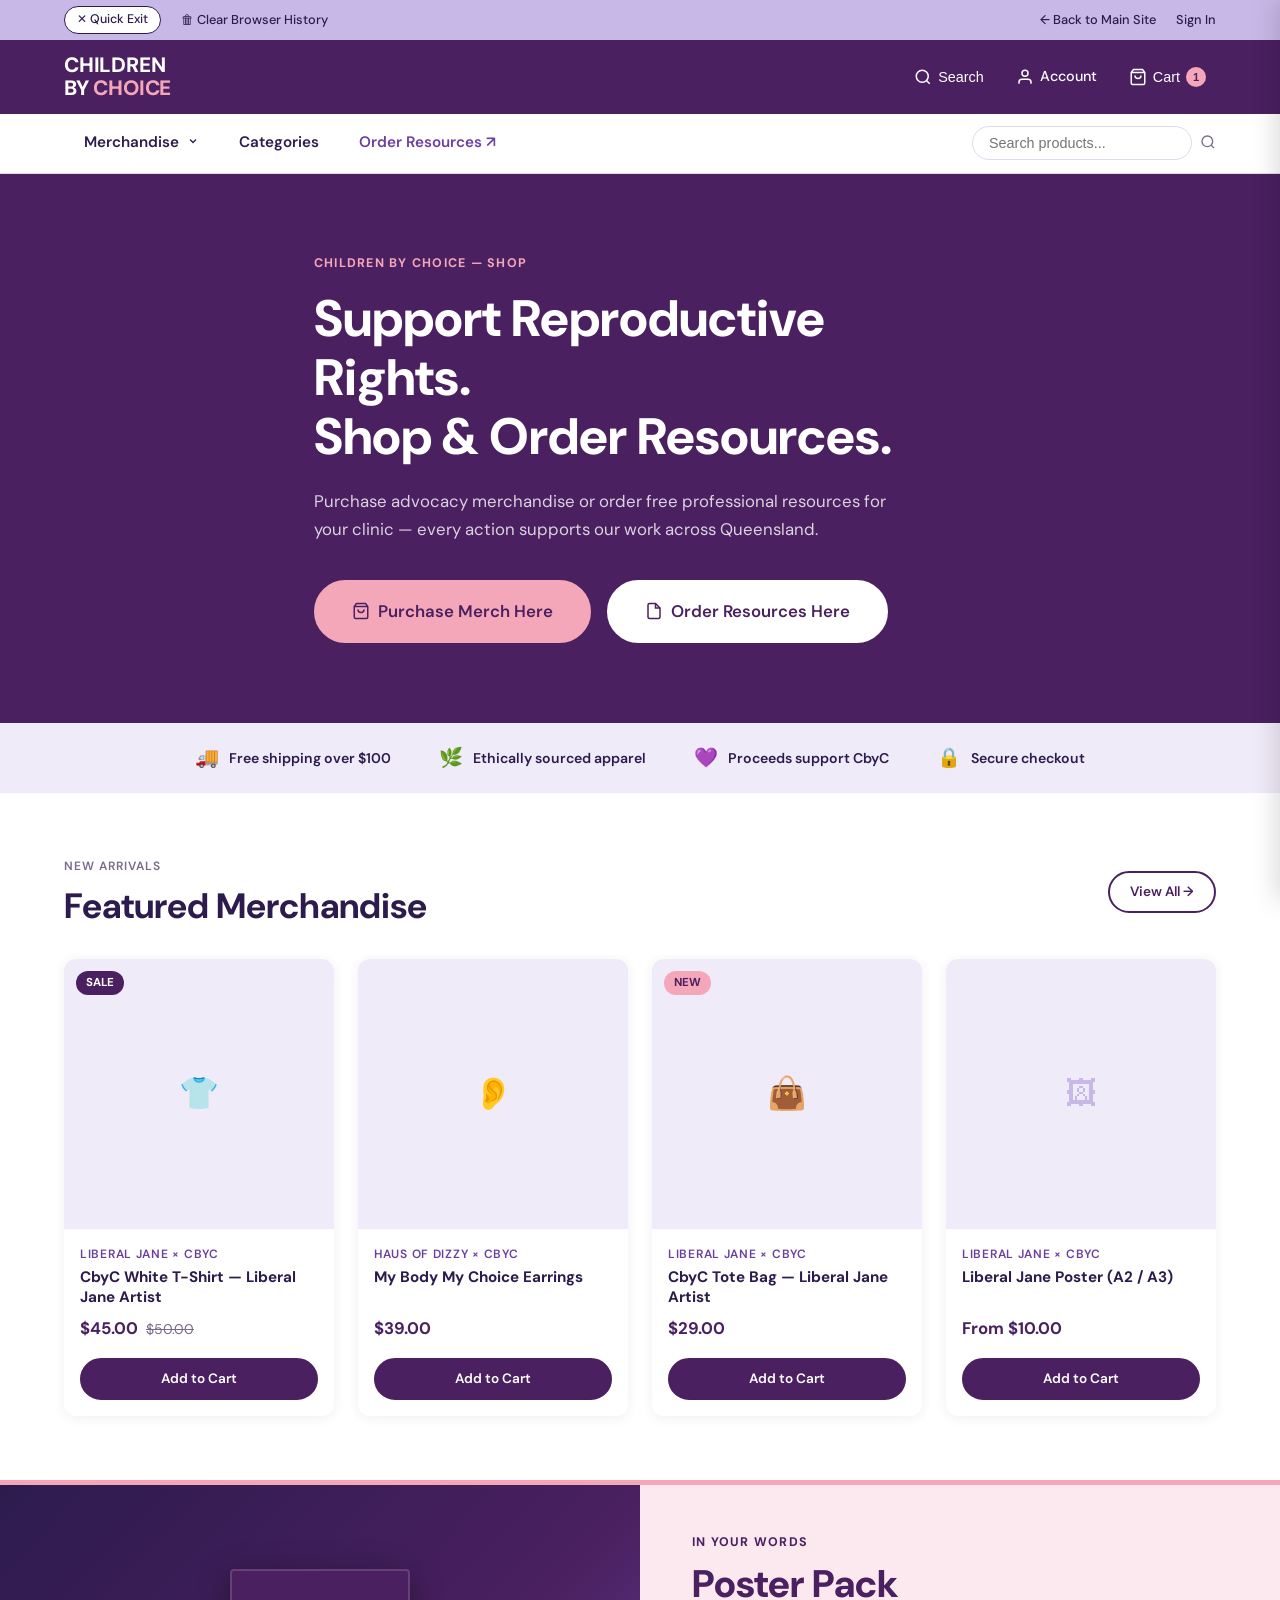
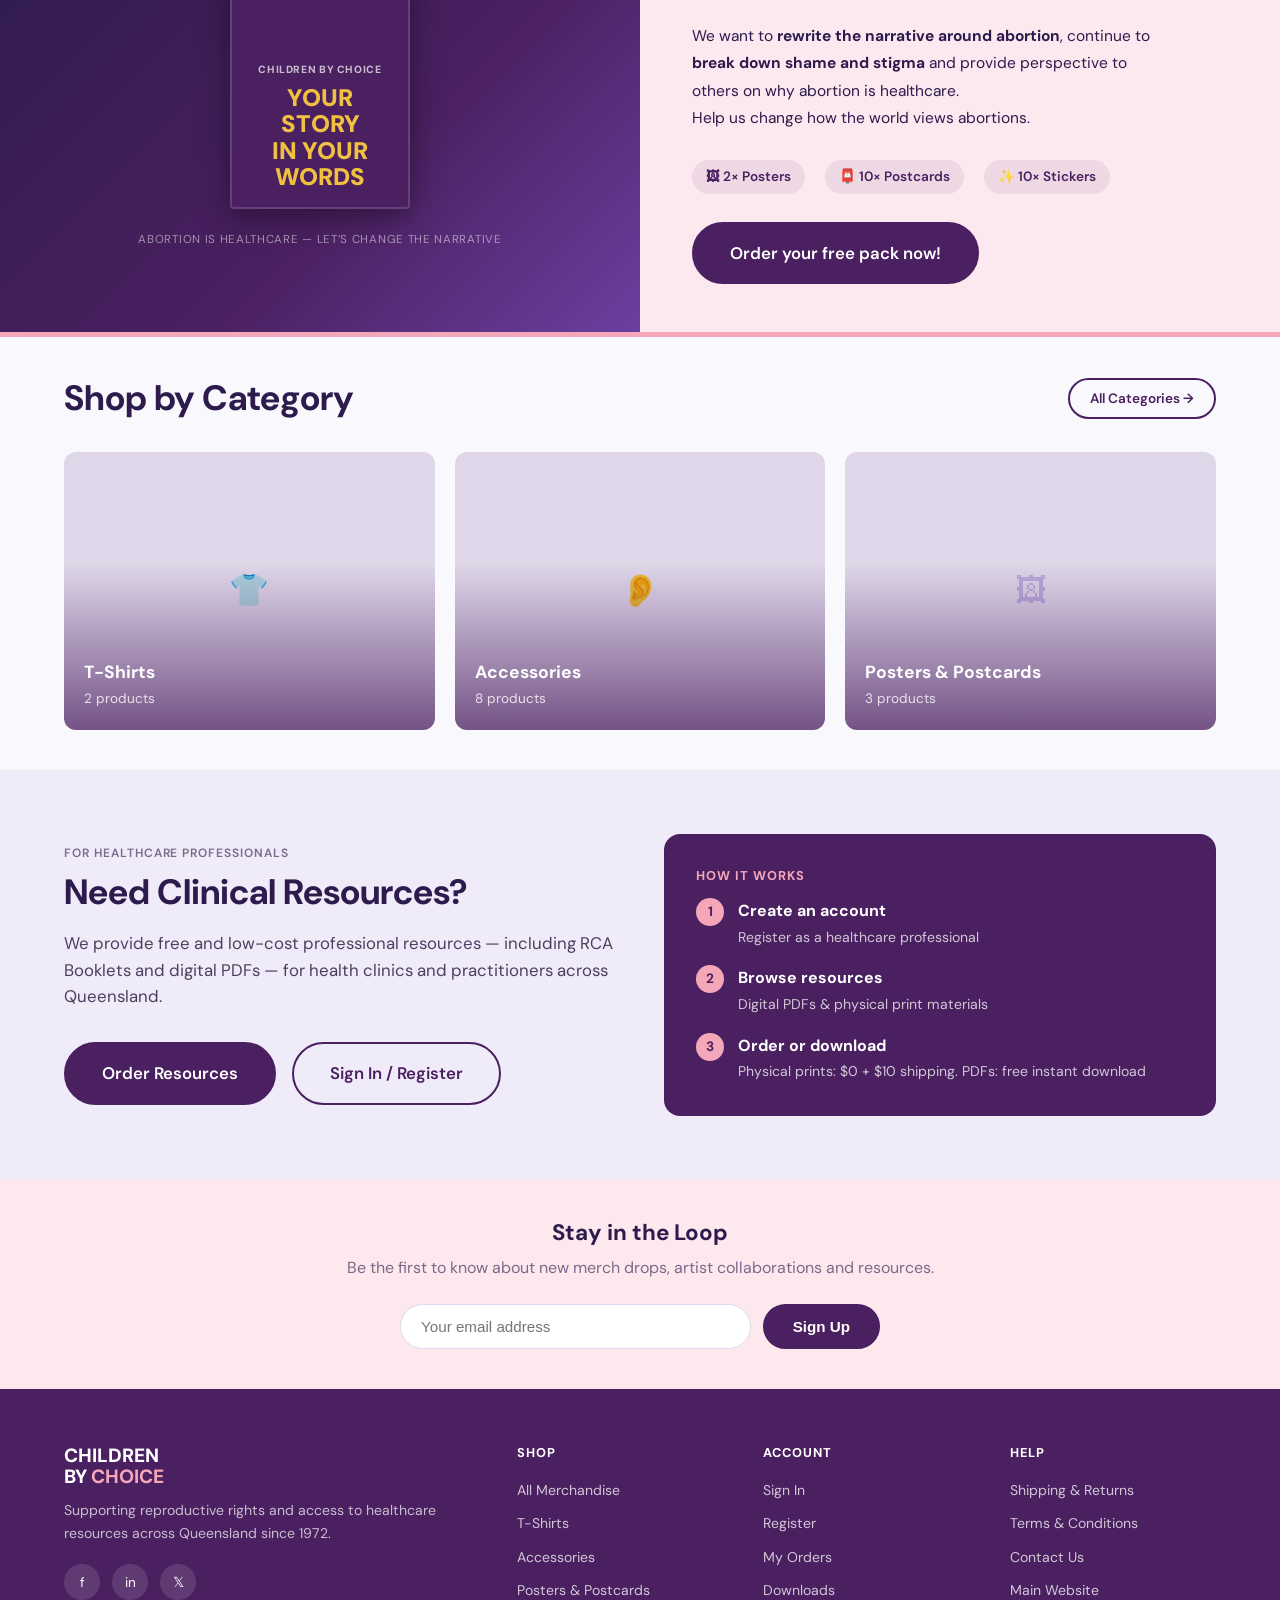
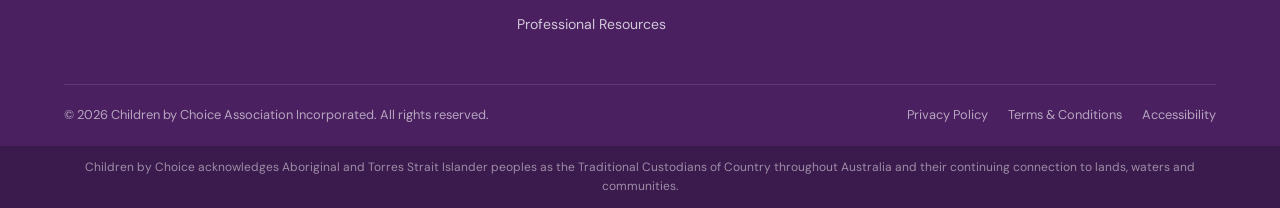
==== index.html @ b88d622a "feat: initial CbyC WooCommerce mockup — all pages Includes: - index.html        Homepage with single" ====
<!DOCTYPE html>
<html lang="en">
<head>
  <meta charset="UTF-8">
  <meta name="viewport" content="width=device-width, initial-scale=1.0">
  <title>Shop — Children by Choice</title>
  <link rel="preconnect" href="https://fonts.googleapis.com">
  <link href="https://fonts.googleapis.com/css2?family=DM+Sans:wght@400;500;600;700;800&display=swap" rel="stylesheet">
  <link rel="stylesheet" href="style.css">
</head>
<body>

<div id="site-header"></div>
<div id="cart-components"></div>

<!-- ===== HERO BANNER ===== -->
<section class="hero-banner">
  <div class="hero-banner-bg"></div>
  <div class="container hero-banner-content">
    <div class="hero-banner-eyebrow">Children by Choice — Shop</div>
    <h1 class="hero-banner-title">Support Reproductive Rights.<br>Shop &amp; Order Resources.</h1>
    <p class="hero-banner-sub">Purchase advocacy merchandise or order free professional resources for your clinic — every action supports our work across Queensland.</p>
    <div class="hero-banner-ctas">
      <a href="shop.html" class="btn btn-pink btn-lg">
        <svg width="18" height="18" fill="none" stroke="currentColor" stroke-width="2" viewBox="0 0 24 24"><path d="M6 2 3 6v14a2 2 0 0 0 2 2h14a2 2 0 0 0 2-2V6l-3-4z"/><line x1="3" y1="6" x2="21" y2="6"/><path d="M16 10a4 4 0 0 1-8 0"/></svg>
        Purchase Merch Here
      </a>
      <a href="resources.html" class="btn btn-white btn-lg">
        <svg width="18" height="18" fill="none" stroke="currentColor" stroke-width="2" viewBox="0 0 24 24"><path d="M14 2H6a2 2 0 0 0-2 2v16a2 2 0 0 0 2 2h12a2 2 0 0 0 2-2V8z"/><polyline points="14 2 14 8 20 8"/></svg>
        Order Resources Here
      </a>
    </div>
  </div>
</section>

<!-- ===== TRUST BAR ===== -->
<div class="trust-bar">
  <div class="container">
    <div class="trust-items">
      <div class="trust-item"><span class="trust-icon">🚚</span> Free shipping over $100</div>
      <div class="trust-item"><span class="trust-icon">🌿</span> Ethically sourced apparel</div>
      <div class="trust-item"><span class="trust-icon">💜</span> Proceeds support CbyC</div>
      <div class="trust-item"><span class="trust-icon">🔒</span> Secure checkout</div>
    </div>
  </div>
</div>

<!-- ===== FEATURED MERCH ===== -->
<section class="section">
  <div class="container">
    <div class="section-header">
      <div>
        <div class="label-sm mb-8">New Arrivals</div>
        <h2>Featured Merchandise</h2>
      </div>
      <a href="shop.html" class="btn btn-outline btn-sm">View All →</a>
    </div>

    <div class="product-grid product-grid-4">

      <!-- Product 1 -->
      <div class="product-card">
        <div class="product-card-img img-placeholder">
          <span>👕</span>
          <span class="product-badge sale">SALE</span>
        </div>
        <div class="product-card-body">
          <div class="product-brand">Liberal Jane × CbyC</div>
          <div class="product-title">CbyC White T-Shirt — Liberal Jane Artist</div>
          <div class="product-price">
            <span class="price-current">$45.00</span>
            <span class="price-original">$50.00</span>
          </div>
        </div>
        <div class="product-card-footer">
          <a href="product.html" class="btn btn-primary btn-sm" data-add-cart>Add to Cart</a>
        </div>
      </div>

      <!-- Product 2 -->
      <div class="product-card">
        <div class="product-card-img img-placeholder"><span>👂</span></div>
        <div class="product-card-body">
          <div class="product-brand">Haus of Dizzy × CbyC</div>
          <div class="product-title">My Body My Choice Earrings</div>
          <div class="product-price">
            <span class="price-current">$39.00</span>
          </div>
        </div>
        <div class="product-card-footer">
          <a href="product.html" class="btn btn-primary btn-sm" data-add-cart>Add to Cart</a>
        </div>
      </div>

      <!-- Product 3 -->
      <div class="product-card">
        <div class="product-card-img img-placeholder">
          <span>👜</span>
          <span class="product-badge">NEW</span>
        </div>
        <div class="product-card-body">
          <div class="product-brand">Liberal Jane × CbyC</div>
          <div class="product-title">CbyC Tote Bag — Liberal Jane Artist</div>
          <div class="product-price">
            <span class="price-current">$29.00</span>
          </div>
        </div>
        <div class="product-card-footer">
          <a href="product.html" class="btn btn-primary btn-sm" data-add-cart>Add to Cart</a>
        </div>
      </div>

      <!-- Product 4 -->
      <div class="product-card">
        <div class="product-card-img img-placeholder"><span>🖼</span></div>
        <div class="product-card-body">
          <div class="product-brand">Liberal Jane × CbyC</div>
          <div class="product-title">Liberal Jane Poster (A2 / A3)</div>
          <div class="product-price">
            <span class="price-current">From $10.00</span>
          </div>
        </div>
        <div class="product-card-footer">
          <a href="product.html" class="btn btn-primary btn-sm" data-add-cart>Add to Cart</a>
        </div>
      </div>

    </div>
  </div>
</section>

<!-- ===== IN YOUR WORDS FEATURE BLOCK ===== -->
<section class="iyw-feature">
  <div class="iyw-feature-inner">

    <!-- Left: Product Visual -->
    <div class="iyw-feature-img">
      <div class="iyw-feature-img-placeholder">
        <div class="poster-mock">
          <div class="poster-headline">Children by Choice</div>
          <div class="poster-title">Your Story<br>In Your<br>Words</div>
        </div>
        <div style="font-size:0.72rem;color:rgba(255,255,255,0.5);text-align:center;margin-top:10px;letter-spacing:0.06em;text-transform:uppercase;">Abortion is Healthcare &mdash; Let&rsquo;s Change the Narrative</div>
      </div>
    </div>

    <!-- Right: Content Panel -->
    <div class="iyw-feature-content">
      <div class="iyw-eyebrow">In Your Words</div>
      <h2>Poster Pack</h2>
      <p>We want to <strong>rewrite the narrative around abortion</strong>, continue to <strong>break down shame and stigma</strong> and provide perspective to others on why abortion is healthcare.<br>Help us change how the world views abortions.</p>
      <div class="iyw-pack-contents">
        <span class="iyw-pack-item">🖼 2&times; Posters</span>
        <span class="iyw-pack-item">📮 10&times; Postcards</span>
        <span class="iyw-pack-item">✨ 10&times; Stickers</span>
      </div>
      <a href="resources.html" class="btn btn-primary btn-lg" style="align-self:flex-start;">Order your free pack now!</a>
    </div>

  </div>
</section>

<!-- ===== CATEGORY STRIP ===== -->
<section class="section-sm bg-grey">
  <div class="container">
    <div class="section-header">
      <h2>Shop by Category</h2>
      <a href="categories.html" class="btn btn-outline btn-sm">All Categories →</a>
    </div>
    <div style="display:grid;grid-template-columns:repeat(3,1fr);gap:20px;">

      <a href="shop.html?cat=tshirts" class="category-card">
        <div class="img-placeholder" style="width:100%;height:100%;aspect-ratio:4/3;border-radius:12px;">👕</div>
        <div class="category-card-overlay">
          <div>
            <div class="category-card-label">T-Shirts</div>
            <div class="category-card-count">2 products</div>
          </div>
        </div>
      </a>

      <a href="shop.html?cat=accessories" class="category-card">
        <div class="img-placeholder" style="width:100%;height:100%;aspect-ratio:4/3;border-radius:12px;">👂</div>
        <div class="category-card-overlay">
          <div>
            <div class="category-card-label">Accessories</div>
            <div class="category-card-count">8 products</div>
          </div>
        </div>
      </a>

      <a href="shop.html?cat=posters" class="category-card">
        <div class="img-placeholder" style="width:100%;height:100%;aspect-ratio:4/3;border-radius:12px;">🖼</div>
        <div class="category-card-overlay">
          <div>
            <div class="category-card-label">Posters & Postcards</div>
            <div class="category-card-count">3 products</div>
          </div>
        </div>
      </a>

    </div>
  </div>
</section>

<!-- ===== RESOURCES CTA BANNER ===== -->
<section class="section" style="background:var(--purple-bg);">
  <div class="container">
    <div style="display:grid;grid-template-columns:1fr 1fr;gap:48px;align-items:center;">
      <div>
        <div class="label-sm mb-8">For Healthcare Professionals</div>
        <h2>Need Clinical Resources?</h2>
        <p class="mt-16" style="font-size:1.05rem;">We provide free and low-cost professional resources — including RCA Booklets and digital PDFs — for health clinics and practitioners across Queensland.</p>
        <div class="flex gap-16 mt-32">
          <a href="resources.html" class="btn btn-primary btn-lg">Order Resources</a>
          <a href="account.html" class="btn btn-outline btn-lg">Sign In / Register</a>
        </div>
      </div>
      <div style="background:var(--purple-dark);border-radius:16px;padding:32px;color:#fff;">
        <div style="font-size:0.8rem;font-weight:700;letter-spacing:0.08em;text-transform:uppercase;color:var(--pink);margin-bottom:12px;">How it works</div>
        <div style="display:flex;flex-direction:column;gap:16px;">
          <div style="display:flex;gap:14px;align-items:flex-start;">
            <div style="background:var(--pink);color:var(--purple-dark);border-radius:50%;width:28px;height:28px;display:flex;align-items:center;justify-content:center;font-weight:700;font-size:0.85rem;flex-shrink:0;">1</div>
            <div><strong style="color:#fff;">Create an account</strong><br><span style="font-size:0.88rem;color:rgba(255,255,255,0.75);">Register as a healthcare professional</span></div>
          </div>
          <div style="display:flex;gap:14px;align-items:flex-start;">
            <div style="background:var(--pink);color:var(--purple-dark);border-radius:50%;width:28px;height:28px;display:flex;align-items:center;justify-content:center;font-weight:700;font-size:0.85rem;flex-shrink:0;">2</div>
            <div><strong style="color:#fff;">Browse resources</strong><br><span style="font-size:0.88rem;color:rgba(255,255,255,0.75);">Digital PDFs & physical print materials</span></div>
          </div>
          <div style="display:flex;gap:14px;align-items:flex-start;">
            <div style="background:var(--pink);color:var(--purple-dark);border-radius:50%;width:28px;height:28px;display:flex;align-items:center;justify-content:center;font-weight:700;font-size:0.85rem;flex-shrink:0;">3</div>
            <div><strong style="color:#fff;">Order or download</strong><br><span style="font-size:0.88rem;color:rgba(255,255,255,0.75);">Physical prints: $0 + $10 shipping. PDFs: free instant download</span></div>
          </div>
        </div>
      </div>
    </div>
  </div>
</section>

<!-- ===== NEWSLETTER ===== -->
<section class="section-sm" style="background:var(--pink-light);">
  <div class="container text-center">
    <h3>Stay in the Loop</h3>
    <p class="mt-8" style="color:var(--text-muted);">Be the first to know about new merch drops, artist collaborations and resources.</p>
    <form style="display:flex;gap:12px;max-width:480px;margin:24px auto 0;" onsubmit="return false;">
      <input type="email" placeholder="Your email address" style="flex:1;border:1.5px solid var(--border);border-radius:50px;padding:12px 20px;font-size:0.95rem;outline:none;">
      <button type="submit" class="btn btn-primary">Sign Up</button>
    </form>
  </div>
</section>

<div id="site-footer"></div>

<script src="components.js"></script>
<script src="main.js"></script>
</body>
</html>
---- style.css ----
/* =========================================================
   Children by Choice — Shop Subdomain Design System
   Derived from main site brand assets
   ========================================================= */

/* --- Reset & Base --- */
*, *::before, *::after { box-sizing: border-box; margin: 0; padding: 0; }
html { font-size: 16px; scroll-behavior: smooth; }
body { font-family: 'DM Sans', 'Inter', sans-serif; color: #2D1B4E; background: #fff; line-height: 1.6; }
a { color: inherit; text-decoration: none; }
img { max-width: 100%; display: block; }

/* --- Brand Tokens --- */
:root {
  --purple-dark:   #4A2060;
  --purple-mid:    #6B3FA0;
  --purple-light:  #C8B8E8;
  --purple-bg:     #F0EBF8;
  --pink:          #F4A7B9;
  --pink-light:    #FDE8EE;
  --white:         #FFFFFF;
  --grey-bg:       #F9F8FC;
  --text-dark:     #2D1B4E;
  --text-body:     #4A4060;
  --text-muted:    #7A6A8A;
  --border:        #E2D9F0;
  --radius-pill:   50px;
  --radius-card:   12px;
  --shadow:        0 2px 12px rgba(74,32,96,0.08);
  --shadow-hover:  0 6px 24px rgba(74,32,96,0.15);
  --transition:    0.2s ease;
}

/* --- Typography --- */
h1, h2, h3, h4, h5 { font-weight: 700; color: var(--text-dark); line-height: 1.2; }
h1 { font-size: clamp(2rem, 4vw, 3rem); }
h2 { font-size: clamp(1.5rem, 3vw, 2.2rem); }
h3 { font-size: clamp(1.1rem, 2vw, 1.4rem); }
h4 { font-size: 1.1rem; }
p { color: var(--text-body); font-size: 1rem; }
.label-sm { font-size: 0.75rem; font-weight: 600; letter-spacing: 0.08em; text-transform: uppercase; color: var(--text-muted); }

/* --- Utility --- */
.container { max-width: 1200px; margin: 0 auto; padding: 0 24px; }
.container-wide { max-width: 1400px; margin: 0 auto; padding: 0 24px; }
.section { padding: 64px 0; }
.section-sm { padding: 40px 0; }
.text-center { text-align: center; }
.text-purple { color: var(--purple-dark); }
.bg-purple-dark { background: var(--purple-dark); }
.bg-purple-light { background: var(--purple-bg); }
.bg-pink-light { background: var(--pink-light); }
.bg-grey { background: var(--grey-bg); }
.flex { display: flex; }
.flex-center { display: flex; align-items: center; justify-content: center; }
.gap-8 { gap: 8px; }
.gap-16 { gap: 16px; }
.gap-24 { gap: 24px; }
.gap-32 { gap: 32px; }
.mt-8 { margin-top: 8px; }
.mt-16 { margin-top: 16px; }
.mt-24 { margin-top: 24px; }
.mt-32 { margin-top: 32px; }
.mb-8 { margin-bottom: 8px; }
.mb-16 { margin-bottom: 16px; }
.mb-24 { margin-bottom: 24px; }
.mb-32 { margin-bottom: 32px; }

/* --- Buttons --- */
.btn {
  display: inline-flex; align-items: center; justify-content: center; gap: 8px;
  padding: 12px 28px; border-radius: var(--radius-pill); font-size: 0.95rem;
  font-weight: 600; cursor: pointer; border: 2px solid transparent;
  transition: all var(--transition); white-space: nowrap;
}
.btn-primary { background: var(--purple-dark); color: #fff; border-color: var(--purple-dark); }
.btn-primary:hover { background: var(--purple-mid); border-color: var(--purple-mid); }
.btn-outline { background: transparent; color: var(--purple-dark); border-color: var(--purple-dark); }
.btn-outline:hover { background: var(--purple-dark); color: #fff; }
.btn-pink { background: var(--pink); color: var(--purple-dark); border-color: var(--pink); }
.btn-pink:hover { background: #f090a8; border-color: #f090a8; }
.btn-white { background: #fff; color: var(--purple-dark); border-color: #fff; }
.btn-white:hover { background: var(--purple-bg); }
.btn-sm { padding: 8px 20px; font-size: 0.85rem; }
.btn-lg { padding: 16px 36px; font-size: 1.05rem; }
.btn-full { width: 100%; }

/* --- Utility Bar --- */
.utility-bar {
  background: var(--purple-light);
  padding: 6px 0;
  font-size: 0.8rem;
}
.utility-bar .container { display: flex; justify-content: space-between; align-items: center; }
.utility-bar a { color: var(--text-dark); font-weight: 500; display: inline-flex; align-items: center; gap: 6px; }
.utility-bar a:hover { text-decoration: underline; }
.utility-left, .utility-right { display: flex; gap: 20px; align-items: center; }
.quick-exit {
  background: #fff; border: 1px solid var(--text-dark); border-radius: 20px;
  padding: 3px 12px; font-weight: 600; font-size: 0.78rem;
  display: inline-flex; align-items: center; gap: 5px;
}

/* --- Main Header --- */
.site-header { background: var(--purple-dark); padding: 14px 0; }
.site-header .container { display: flex; align-items: center; justify-content: space-between; gap: 16px; }
.site-logo { display: flex; flex-direction: column; }
.site-logo .logo-text { font-size: 1.3rem; font-weight: 800; color: #fff; line-height: 1.1; letter-spacing: -0.01em; }
.site-logo .logo-text span { color: var(--pink); }
.header-actions { display: flex; align-items: center; gap: 12px; }
.header-icon-btn {
  background: none; border: none; cursor: pointer; color: #fff;
  display: flex; align-items: center; gap: 6px; font-size: 0.9rem; font-weight: 500;
  padding: 6px 10px; border-radius: 8px; transition: background var(--transition);
}
.header-icon-btn:hover { background: rgba(255,255,255,0.12); }
.cart-count {
  background: var(--pink); color: var(--purple-dark); border-radius: 50%;
  width: 20px; height: 20px; font-size: 0.7rem; font-weight: 700;
  display: inline-flex; align-items: center; justify-content: center;
}

/* --- Shop Navigation --- */
.shop-nav { background: #fff; border-bottom: 1px solid var(--border); padding: 0; }
.shop-nav .container { display: flex; align-items: center; justify-content: space-between; }
.shop-nav-links { display: flex; gap: 0; }
.shop-nav-links a {
  padding: 16px 20px; font-size: 0.95rem; font-weight: 600; color: var(--text-dark);
  border-bottom: 3px solid transparent; transition: all var(--transition); display: block;
}
.shop-nav-links a:hover, .shop-nav-links a.active { color: var(--purple-dark); border-bottom-color: var(--purple-dark); }
.shop-nav-links a.resources-link { color: var(--purple-mid); }
/* --- Nav Dropdown --- */
.nav-dropdown { position: relative; display: inline-flex; }
.nav-dropdown-trigger {
  padding: 16px 20px; font-size: 0.95rem; font-weight: 600; color: var(--text-dark);
  border-bottom: 3px solid transparent; transition: all var(--transition);
  display: flex; align-items: center; cursor: pointer; user-select: none;
}
.nav-dropdown-trigger:hover,
.nav-dropdown.open .nav-dropdown-trigger { color: var(--purple-dark); border-bottom-color: var(--purple-dark); }
.nav-dropdown-menu {
  position: absolute; top: calc(100% + 1px); left: 0;
  background: #fff; border: 1px solid var(--border); border-radius: 10px;
  box-shadow: 0 8px 24px rgba(74,32,96,0.12); min-width: 220px;
  padding: 8px 0; z-index: 200;
  opacity: 0; pointer-events: none; transform: translateY(-6px);
  transition: opacity 0.18s ease, transform 0.18s ease;
}
.nav-dropdown.open .nav-dropdown-menu { opacity: 1; pointer-events: all; transform: translateY(0); }
.nav-dropdown-item {
  display: block; padding: 10px 18px; font-size: 0.9rem; font-weight: 500;
  color: var(--text-dark); transition: background var(--transition), color var(--transition);
}
.nav-dropdown-item:hover { background: var(--purple-bg); color: var(--purple-dark); }
.nav-dropdown-item-all { font-weight: 700; color: var(--purple-mid); }
.nav-dropdown-item-all:hover { color: var(--purple-dark); }
.nav-dropdown-divider { height: 1px; background: var(--border); margin: 6px 0; }

.shop-search { display: flex; align-items: center; gap: 8px; }
.shop-search input {
  border: 1px solid var(--border); border-radius: var(--radius-pill);
  padding: 8px 16px; font-size: 0.9rem; width: 220px; outline: none;
  transition: border-color var(--transition);
}
.shop-search input:focus { border-color: var(--purple-mid); }
.shop-search button { background: none; border: none; cursor: pointer; color: var(--text-muted); }

/* --- Footer --- */
.site-footer { background: var(--purple-dark); color: rgba(255,255,255,0.85); padding: 56px 0 0; }
.footer-grid { display: grid; grid-template-columns: 2fr 1fr 1fr 1fr; gap: 40px; padding-bottom: 40px; }
.footer-logo .logo-text { font-size: 1.2rem; font-weight: 800; color: #fff; line-height: 1.1; }
.footer-logo .logo-text span { color: var(--pink); }
.footer-logo p { margin-top: 12px; font-size: 0.88rem; color: rgba(255,255,255,0.7); line-height: 1.6; }
.footer-col h5 { color: #fff; font-size: 0.8rem; letter-spacing: 0.08em; text-transform: uppercase; margin-bottom: 16px; }
.footer-col ul { list-style: none; }
.footer-col ul li { margin-bottom: 8px; }
.footer-col ul li a { font-size: 0.88rem; color: rgba(255,255,255,0.75); transition: color var(--transition); }
.footer-col ul li a:hover { color: #fff; }
.footer-social { display: flex; gap: 12px; margin-top: 20px; }
.footer-social a {
  width: 36px; height: 36px; border-radius: 50%; background: rgba(255,255,255,0.12);
  display: flex; align-items: center; justify-content: center; font-size: 0.85rem;
  color: #fff; transition: background var(--transition);
}
.footer-social a:hover { background: rgba(255,255,255,0.25); }
.footer-bottom {
  border-top: 1px solid rgba(255,255,255,0.12); padding: 20px 0;
  display: flex; justify-content: space-between; align-items: center; flex-wrap: wrap; gap: 12px;
}
.footer-bottom p, .footer-bottom a { font-size: 0.8rem; color: rgba(255,255,255,0.6); }
.footer-bottom a:hover { color: #fff; }
.footer-links { display: flex; gap: 20px; }
.footer-acknowledgement {
  background: rgba(0,0,0,0.2); padding: 12px 0; font-size: 0.75rem;
  color: rgba(255,255,255,0.5); text-align: center;
}

/* --- Product Card --- */
.product-card {
  background: #fff; border-radius: var(--radius-card); overflow: hidden;
  box-shadow: var(--shadow); transition: box-shadow var(--transition), transform var(--transition);
  display: flex; flex-direction: column;
}
.product-card:hover { box-shadow: var(--shadow-hover); transform: translateY(-2px); }
.product-card-img { position: relative; overflow: hidden; aspect-ratio: 1; background: var(--purple-bg); }
.product-card-img img { width: 100%; height: 100%; object-fit: cover; transition: transform 0.3s ease; }
.product-card:hover .product-card-img img { transform: scale(1.04); }
.product-badge {
  position: absolute; top: 12px; left: 12px;
  background: var(--pink); color: var(--purple-dark);
  padding: 3px 10px; border-radius: var(--radius-pill); font-size: 0.72rem; font-weight: 700;
}
.product-badge.sale { background: var(--purple-dark); color: #fff; }
.product-card-body { padding: 16px; flex: 1; display: flex; flex-direction: column; }
.product-brand { font-size: 0.75rem; font-weight: 600; color: var(--purple-mid); text-transform: uppercase; letter-spacing: 0.06em; margin-bottom: 4px; }
.product-title { font-size: 0.95rem; font-weight: 700; color: var(--text-dark); margin-bottom: 8px; line-height: 1.3; }
.product-price { display: flex; align-items: center; gap: 8px; margin-top: auto; }
.price-current { font-size: 1.05rem; font-weight: 700; color: var(--purple-dark); }
.price-original { font-size: 0.88rem; color: var(--text-muted); text-decoration: line-through; }
.price-free { font-size: 1rem; font-weight: 700; color: #2a9d5c; }
.product-card-footer { padding: 0 16px 16px; }
.product-card-footer .btn { width: 100%; }

/* --- Grid Layouts --- */
.product-grid { display: grid; gap: 24px; }
.product-grid-4 { grid-template-columns: repeat(4, 1fr); }
.product-grid-3 { grid-template-columns: repeat(3, 1fr); }

/* --- Category Card --- */
.category-card {
  border-radius: var(--radius-card); overflow: hidden; position: relative;
  aspect-ratio: 4/3; cursor: pointer; display: block;
}
.category-card img { width: 100%; height: 100%; object-fit: cover; transition: transform 0.3s ease; }
.category-card:hover img { transform: scale(1.05); }
.category-card-overlay {
  position: absolute; inset: 0;
  background: linear-gradient(to top, rgba(74,32,96,0.75) 0%, rgba(74,32,96,0.1) 60%);
  display: flex; align-items: flex-end; padding: 20px;
}
.category-card-label { color: #fff; font-size: 1.1rem; font-weight: 700; }
.category-card-count { color: rgba(255,255,255,0.8); font-size: 0.85rem; margin-top: 2px; }

/* --- Breadcrumb --- */
.breadcrumb { display: flex; align-items: center; gap: 8px; font-size: 0.85rem; color: var(--text-muted); padding: 16px 0; }
.breadcrumb a { color: var(--purple-mid); }
.breadcrumb a:hover { text-decoration: underline; }
.breadcrumb span { color: var(--text-muted); }

/* --- Filter Sidebar --- */
.catalog-layout { display: grid; grid-template-columns: 260px 1fr; gap: 32px; align-items: start; }
.filter-sidebar { background: #fff; border-radius: var(--radius-card); border: 1px solid var(--border); padding: 24px; position: sticky; top: 80px; }
.filter-sidebar h3 { font-size: 1rem; margin-bottom: 20px; }
.filter-group { margin-bottom: 24px; border-bottom: 1px solid var(--border); padding-bottom: 20px; }
.filter-group:last-child { border-bottom: none; margin-bottom: 0; padding-bottom: 0; }
.filter-group-title { font-size: 0.85rem; font-weight: 700; text-transform: uppercase; letter-spacing: 0.06em; color: var(--text-dark); margin-bottom: 12px; }
.filter-option { display: flex; align-items: center; gap: 10px; margin-bottom: 8px; cursor: pointer; }
.filter-option input[type="checkbox"] { accent-color: var(--purple-dark); width: 16px; height: 16px; cursor: pointer; }
.filter-option label { font-size: 0.9rem; color: var(--text-body); cursor: pointer; }
.filter-option .count { margin-left: auto; font-size: 0.78rem; color: var(--text-muted); }
.price-range { display: flex; gap: 8px; align-items: center; }
.price-range input { border: 1px solid var(--border); border-radius: 8px; padding: 6px 10px; width: 80px; font-size: 0.85rem; }
.filter-clear { font-size: 0.82rem; color: var(--purple-mid); cursor: pointer; text-decoration: underline; margin-top: 16px; display: block; }

/* --- Catalog Toolbar --- */
.catalog-toolbar { display: flex; align-items: center; justify-content: space-between; margin-bottom: 24px; }
.catalog-count { font-size: 0.9rem; color: var(--text-muted); }
.sort-select { border: 1px solid var(--border); border-radius: 8px; padding: 8px 12px; font-size: 0.9rem; color: var(--text-dark); background: #fff; cursor: pointer; }

/* --- Cart Drawer --- */
.cart-overlay {
  position: fixed; inset: 0; background: rgba(0,0,0,0.4); z-index: 900;
  opacity: 0; pointer-events: none; transition: opacity var(--transition);
}
.cart-overlay.open { opacity: 1; pointer-events: all; }
.cart-drawer {
  position: fixed; top: 0; right: -420px; width: 420px; max-width: 100vw;
  height: 100vh; background: #fff; z-index: 901; box-shadow: -4px 0 24px rgba(0,0,0,0.15);
  transition: right 0.3s ease; display: flex; flex-direction: column;
}
.cart-drawer.open { right: 0; }
.cart-drawer-header {
  padding: 20px 24px; border-bottom: 1px solid var(--border);
  display: flex; align-items: center; justify-content: space-between;
}
.cart-drawer-header h3 { font-size: 1.1rem; }
.cart-close { background: none; border: none; cursor: pointer; font-size: 1.4rem; color: var(--text-muted); line-height: 1; }
.cart-items { flex: 1; overflow-y: auto; padding: 20px 24px; }
.cart-item { display: flex; gap: 16px; padding: 16px 0; border-bottom: 1px solid var(--border); }
.cart-item:last-child { border-bottom: none; }
.cart-item-img { width: 72px; height: 72px; border-radius: 8px; background: var(--purple-bg); overflow: hidden; flex-shrink: 0; }
.cart-item-img img { width: 100%; height: 100%; object-fit: cover; }
.cart-item-details { flex: 1; }
.cart-item-title { font-size: 0.9rem; font-weight: 600; margin-bottom: 4px; }
.cart-item-variant { font-size: 0.8rem; color: var(--text-muted); margin-bottom: 8px; }
.cart-item-qty { display: flex; align-items: center; gap: 8px; }
.qty-btn { background: var(--purple-bg); border: none; border-radius: 50%; width: 26px; height: 26px; cursor: pointer; font-size: 1rem; font-weight: 600; color: var(--purple-dark); display: flex; align-items: center; justify-content: center; }
.qty-input { width: 36px; text-align: center; border: 1px solid var(--border); border-radius: 6px; padding: 2px; font-size: 0.9rem; }
.cart-item-price { font-size: 0.95rem; font-weight: 700; color: var(--purple-dark); white-space: nowrap; }
.cart-item-remove { background: none; border: none; cursor: pointer; color: var(--text-muted); font-size: 1rem; }
.cart-footer { padding: 20px 24px; border-top: 1px solid var(--border); }
.cart-shipping-notice {
  background: var(--pink-light); border: 1px solid var(--pink);
  border-radius: 8px; padding: 10px 14px; margin-bottom: 16px;
  font-size: 0.82rem; color: var(--purple-dark); display: flex; gap: 8px; align-items: flex-start;
}
.cart-totals { margin-bottom: 16px; }
.cart-total-row { display: flex; justify-content: space-between; font-size: 0.9rem; padding: 4px 0; }
.cart-total-row.grand { font-weight: 700; font-size: 1.05rem; border-top: 1px solid var(--border); padding-top: 10px; margin-top: 6px; }
.cart-empty { text-align: center; padding: 48px 24px; }
.cart-empty-icon { font-size: 3rem; margin-bottom: 16px; }
.cart-empty h4 { margin-bottom: 8px; }
.cart-empty p { font-size: 0.9rem; color: var(--text-muted); margin-bottom: 24px; }
.cart-empty-actions { display: flex; flex-direction: column; gap: 10px; }

/* --- Page Hero --- */
.page-hero { background: var(--purple-dark); color: #fff; padding: 48px 0; }
.page-hero h1 { color: #fff; margin-bottom: 8px; }
.page-hero p { color: rgba(255,255,255,0.8); font-size: 1.05rem; }

/* --- Checkout --- */
.checkout-grid { display: grid; grid-template-columns: 1fr 400px; gap: 40px; align-items: start; }
.checkout-form-section { background: #fff; border-radius: var(--radius-card); border: 1px solid var(--border); padding: 28px; margin-bottom: 24px; }
.checkout-form-section h3 { font-size: 1rem; margin-bottom: 20px; padding-bottom: 12px; border-bottom: 1px solid var(--border); }
.form-row { display: grid; grid-template-columns: 1fr 1fr; gap: 16px; }
.form-group { margin-bottom: 16px; }
.form-group label { display: block; font-size: 0.85rem; font-weight: 600; color: var(--text-dark); margin-bottom: 6px; }
.form-group input, .form-group select, .form-group textarea {
  width: 100%; border: 1px solid var(--border); border-radius: 8px;
  padding: 10px 14px; font-size: 0.95rem; color: var(--text-dark);
  outline: none; transition: border-color var(--transition); background: #fff;
}
.form-group input:focus, .form-group select:focus { border-color: var(--purple-mid); box-shadow: 0 0 0 3px rgba(107,63,160,0.1); }
.form-required { color: #e53e3e; }
.order-summary-card { background: #fff; border-radius: var(--radius-card); border: 1px solid var(--border); padding: 24px; position: sticky; top: 80px; }
.order-summary-card h3 { font-size: 1rem; margin-bottom: 20px; padding-bottom: 12px; border-bottom: 1px solid var(--border); }
.order-line { display: flex; gap: 12px; margin-bottom: 16px; }
.order-line-img { width: 56px; height: 56px; border-radius: 8px; background: var(--purple-bg); overflow: hidden; flex-shrink: 0; }
.order-line-img img { width: 100%; height: 100%; object-fit: cover; }
.order-line-details { flex: 1; }
.order-line-title { font-size: 0.88rem; font-weight: 600; }
.order-line-variant { font-size: 0.78rem; color: var(--text-muted); }
.order-line-price { font-size: 0.9rem; font-weight: 700; white-space: nowrap; }
.order-totals { border-top: 1px solid var(--border); padding-top: 16px; margin-top: 8px; }
.order-total-row { display: flex; justify-content: space-between; font-size: 0.9rem; padding: 5px 0; }
.order-total-row.grand { font-weight: 700; font-size: 1.1rem; border-top: 1px solid var(--border); padding-top: 12px; margin-top: 6px; }
.shipping-notice-box {
  background: var(--pink-light); border: 1px solid var(--pink);
  border-radius: 8px; padding: 12px 14px; margin: 12px 0;
  font-size: 0.82rem; color: var(--purple-dark);
}
.payment-icons { display: flex; gap: 8px; margin-top: 12px; }
.payment-icon { background: var(--grey-bg); border: 1px solid var(--border); border-radius: 6px; padding: 4px 10px; font-size: 0.75rem; font-weight: 600; color: var(--text-muted); }

/* --- Product Detail --- */
.product-detail-grid { display: grid; grid-template-columns: 1fr 1fr; gap: 48px; align-items: start; }
.product-gallery { position: sticky; top: 80px; }
.product-main-img { border-radius: var(--radius-card); overflow: hidden; background: var(--purple-bg); aspect-ratio: 1; margin-bottom: 12px; }
.product-main-img img { width: 100%; height: 100%; object-fit: cover; }
.product-thumbs { display: flex; gap: 10px; }
.product-thumb { width: 72px; height: 72px; border-radius: 8px; overflow: hidden; cursor: pointer; border: 2px solid transparent; transition: border-color var(--transition); background: var(--purple-bg); }
.product-thumb.active, .product-thumb:hover { border-color: var(--purple-dark); }
.product-thumb img { width: 100%; height: 100%; object-fit: cover; }
.product-detail-info {}
.product-detail-brand { font-size: 0.8rem; font-weight: 600; color: var(--purple-mid); text-transform: uppercase; letter-spacing: 0.06em; margin-bottom: 8px; }
.product-detail-title { font-size: clamp(1.4rem, 2.5vw, 1.9rem); margin-bottom: 12px; }
.product-detail-price { display: flex; align-items: baseline; gap: 12px; margin-bottom: 20px; }
.product-detail-price .price-current { font-size: 1.6rem; }
.product-detail-price .price-original { font-size: 1rem; }
.product-rating { display: flex; align-items: center; gap: 8px; margin-bottom: 16px; }
.stars { color: #f5a623; font-size: 0.9rem; }
.rating-count { font-size: 0.85rem; color: var(--text-muted); }
.product-desc { font-size: 0.95rem; color: var(--text-body); line-height: 1.7; margin-bottom: 24px; }
.variant-section { margin-bottom: 20px; }
.variant-label { font-size: 0.85rem; font-weight: 700; margin-bottom: 10px; display: flex; align-items: center; gap: 8px; }
.variant-label span { font-weight: 400; color: var(--text-muted); }
.colour-swatches { display: flex; gap: 10px; }
.swatch {
  width: 36px; height: 36px; border-radius: 50%; cursor: pointer;
  border: 3px solid transparent; transition: border-color var(--transition);
  position: relative;
}
.swatch.active, .swatch:hover { border-color: var(--purple-dark); }
.swatch-black { background: #1a1a1a; }
.swatch-white { background: #f5f5f5; border: 1px solid #ddd; }
.size-buttons { display: flex; flex-wrap: wrap; gap: 8px; }
.size-btn {
  padding: 7px 14px; border: 1.5px solid var(--border); border-radius: 8px;
  font-size: 0.85rem; font-weight: 600; cursor: pointer; background: #fff;
  color: var(--text-dark); transition: all var(--transition);
}
.size-btn:hover, .size-btn.active { border-color: var(--purple-dark); background: var(--purple-dark); color: #fff; }
.size-btn.out-of-stock { opacity: 0.4; cursor: not-allowed; text-decoration: line-through; }
.stock-status { font-size: 0.85rem; margin-bottom: 20px; }
.in-stock { color: #2a9d5c; font-weight: 600; }
.low-stock { color: #e07b39; font-weight: 600; }
.out-of-stock-text { color: #e53e3e; font-weight: 600; }
.add-to-cart-row { display: flex; gap: 12px; align-items: center; margin-bottom: 20px; }
.qty-selector { display: flex; align-items: center; border: 1.5px solid var(--border); border-radius: var(--radius-pill); overflow: hidden; }
.qty-selector button { background: none; border: none; padding: 10px 14px; cursor: pointer; font-size: 1.1rem; color: var(--text-dark); }
.qty-selector span { padding: 0 8px; font-weight: 600; min-width: 30px; text-align: center; }
.product-meta { font-size: 0.85rem; color: var(--text-muted); margin-top: 20px; }
.product-meta span { color: var(--text-dark); font-weight: 600; }
.product-tabs { margin-top: 40px; border-top: 1px solid var(--border); }
.tab-buttons { display: flex; gap: 0; border-bottom: 1px solid var(--border); }
.tab-btn {
  padding: 14px 24px; font-size: 0.9rem; font-weight: 600; cursor: pointer;
  border: none; background: none; color: var(--text-muted);
  border-bottom: 3px solid transparent; transition: all var(--transition);
}
.tab-btn.active, .tab-btn:hover { color: var(--purple-dark); border-bottom-color: var(--purple-dark); }
.tab-content { padding: 24px 0; font-size: 0.95rem; color: var(--text-body); line-height: 1.8; display: none; }
.tab-content.active { display: block; }

/* --- Section Headings --- */
.section-header { display: flex; align-items: center; justify-content: space-between; margin-bottom: 32px; }
.section-header h2 { margin-bottom: 0; }

/* --- Hero Banner (single full-width) --- */
.hero-banner {
  position: relative; background: var(--purple-dark);
  min-height: 500px; display: flex; align-items: center; overflow: hidden;
}
.hero-banner-bg {
  position: absolute; inset: 0;
  background-image: url('https://images.unsplash.com/photo-1529156069898-49953e39b3ac?w=1400&q=80');
  background-size: cover; background-position: center 30%;
  opacity: 0.18;
}
.hero-banner-content {
  position: relative; z-index: 1;
  padding-top: 80px; padding-bottom: 80px;
  max-width: 700px;
}
.hero-banner-eyebrow {
  font-size: 0.78rem; font-weight: 700; letter-spacing: 0.1em;
  text-transform: uppercase; color: var(--pink); margin-bottom: 16px;
}
.hero-banner-title {
  color: #fff; font-size: clamp(2rem, 4.5vw, 3.2rem);
  font-weight: 800; line-height: 1.15; margin-bottom: 20px;
}
.hero-banner-sub {
  color: rgba(255,255,255,0.8); font-size: 1.05rem;
  line-height: 1.7; margin-bottom: 36px; max-width: 580px;
}
.hero-banner-ctas { display: flex; gap: 16px; flex-wrap: wrap; }
.hero-banner-ctas .btn { min-width: 220px; justify-content: center; }

/* --- Trust Bar --- */
.trust-bar { background: var(--purple-bg); padding: 20px 0; }
.trust-items { display: flex; justify-content: center; gap: 48px; }
.trust-item { display: flex; align-items: center; gap: 10px; font-size: 0.88rem; font-weight: 600; color: var(--text-dark); }
.trust-icon { font-size: 1.2rem; }

/* --- Confirmation Page --- */
.confirmation-card { background: #fff; border-radius: var(--radius-card); border: 1px solid var(--border); padding: 40px; text-align: center; max-width: 640px; margin: 0 auto 32px; }
.confirmation-icon { font-size: 3.5rem; margin-bottom: 16px; }
.confirmation-card h1 { font-size: 1.8rem; margin-bottom: 8px; }
.confirmation-card p { color: var(--text-muted); margin-bottom: 24px; }
.order-number-badge { display: inline-block; background: var(--purple-bg); color: var(--purple-dark); padding: 8px 20px; border-radius: var(--radius-pill); font-weight: 700; font-size: 1rem; margin-bottom: 24px; }

/* --- Responsive --- */
@media (max-width: 1024px) {
  .product-grid-4 { grid-template-columns: repeat(3, 1fr); }
  .catalog-layout { grid-template-columns: 220px 1fr; }
  .checkout-grid { grid-template-columns: 1fr; }
  .order-summary-card { position: static; }
  .footer-grid { grid-template-columns: 1fr 1fr; }
}
@media (max-width: 768px) {
  .product-grid-4, .product-grid-3 { grid-template-columns: repeat(2, 1fr); }
  .catalog-layout { grid-template-columns: 1fr; }
  .filter-sidebar { display: none; }
  .product-detail-grid { grid-template-columns: 1fr; }
  .product-gallery { position: static; }
  .gateway-split { grid-template-columns: 1fr; }
  .gateway-panel { min-height: 280px; padding: 32px 24px; }
  .gateway-divider { display: none; }
  .trust-items { flex-wrap: wrap; gap: 20px; }
  .shop-nav-links a { padding: 14px 12px; font-size: 0.85rem; }
  .footer-grid { grid-template-columns: 1fr; }
  .form-row { grid-template-columns: 1fr; }
}
@media (max-width: 480px) {
  .product-grid-4, .product-grid-3 { grid-template-columns: 1fr; }
  .cart-drawer { width: 100vw; }
}

/* --- Placeholder image backgrounds --- */
.img-placeholder { background: var(--purple-bg); display: flex; align-items: center; justify-content: center; color: var(--purple-light); font-size: 2rem; }
.img-placeholder-dark { background: var(--purple-dark); display: flex; align-items: center; justify-content: center; color: rgba(255,255,255,0.3); font-size: 2rem; }

/* --- Active page indicator --- */
.nav-page-active { background: var(--purple-bg); }

/* --- FAQ Accordion --- */
.faq-list { display: flex; flex-direction: column; gap: 0; }
.faq-item { border-bottom: 1px solid var(--border); }
.faq-item:first-child { border-top: 1px solid var(--border); }
.faq-trigger {
  width: 100%; background: none; border: none; cursor: pointer;
  display: flex; align-items: center; justify-content: space-between;
  padding: 20px 0; font-size: 1rem; font-weight: 600; color: var(--text-dark);
  text-align: left; gap: 16px; transition: color var(--transition);
}
.faq-trigger:hover { color: var(--purple-dark); }
.faq-trigger[aria-expanded="true"] { color: var(--purple-dark); }
.faq-icon { flex-shrink: 0; transition: transform 0.25s ease; color: var(--purple-mid); }
.faq-trigger[aria-expanded="true"] .faq-icon { transform: rotate(180deg); }
.faq-body {
  max-height: 0; overflow: hidden;
  transition: max-height 0.3s ease, padding 0.3s ease;
  padding: 0;
}
.faq-body.open { max-height: 400px; padding-bottom: 20px; }
.faq-body p { font-size: 0.95rem; color: var(--text-body); line-height: 1.8; }

/* --- Notification toast --- */
.toast {
  position: fixed; bottom: 24px; right: 24px; background: var(--purple-dark); color: #fff;
  padding: 14px 20px; border-radius: 10px; font-size: 0.9rem; font-weight: 500;
  box-shadow: 0 4px 20px rgba(0,0,0,0.2); z-index: 9999;
  transform: translateY(80px); opacity: 0; transition: all 0.3s ease;
  display: flex; align-items: center; gap: 10px;
}
.toast.show { transform: translateY(0); opacity: 1; }

/* --- In Your Words Feature Block --- */
.iyw-feature {
  background: var(--pink-light, #fce8ef);
  border-top: 5px solid var(--pink);
  border-bottom: 5px solid var(--pink);
  overflow: hidden;
}
.iyw-feature-inner {
  display: grid;
  grid-template-columns: 1fr 1fr;
  min-height: 340px;
}
.iyw-feature-img {
  position: relative;
  overflow: hidden;
  min-height: 300px;
  background: #2a1040;
}
.iyw-feature-img img {
  width: 100%;
  height: 100%;
  object-fit: cover;
  object-position: center top;
  display: block;
}
.iyw-feature-img-placeholder {
  width: 100%; height: 100%;
  background: linear-gradient(135deg, #2D1B4E 0%, #4A2060 60%, #6B3FA0 100%);
  display: flex; align-items: center; justify-content: center;
  flex-direction: column; gap: 12px;
  padding: 40px;
}
.iyw-feature-img-placeholder .poster-mock {
  background: #4A2060;
  border: 2px solid rgba(255,255,255,0.15);
  border-radius: 4px;
  width: 180px; height: 240px;
  display: flex; flex-direction: column;
  align-items: center; justify-content: flex-end;
  padding: 16px;
  box-shadow: 0 8px 32px rgba(0,0,0,0.4);
}
.iyw-feature-img-placeholder .poster-mock .poster-headline {
  font-size: 0.65rem; font-weight: 800; letter-spacing: 0.06em;
  text-transform: uppercase; color: rgba(255,255,255,0.7);
  text-align: center; margin-bottom: 6px;
}
.iyw-feature-img-placeholder .poster-mock .poster-title {
  font-size: 1.5rem; font-weight: 900; line-height: 1.1;
  color: #f0c040; text-align: center; text-transform: uppercase;
}
.iyw-feature-content {
  background: #fce8ef;
  display: flex; flex-direction: column;
  justify-content: center;
  padding: 48px 52px;
}
.iyw-eyebrow {
  font-size: 0.78rem; font-weight: 700; letter-spacing: 0.1em;
  text-transform: uppercase; color: var(--purple-dark);
  margin-bottom: 10px;
}
.iyw-feature-content h2 {
  font-size: clamp(1.8rem, 3vw, 2.6rem);
  font-weight: 800; color: var(--purple-dark);
  margin-bottom: 18px; line-height: 1.1;
}
.iyw-feature-content p {
  font-size: 0.97rem; color: var(--text-dark);
  line-height: 1.75; margin-bottom: 28px;
  max-width: 460px;
}
.iyw-pack-contents {
  display: flex; gap: 20px; flex-wrap: wrap;
  margin-bottom: 28px;
}
.iyw-pack-item {
  display: flex; align-items: center; gap: 8px;
  font-size: 0.85rem; font-weight: 600; color: var(--purple-dark);
  background: rgba(74,32,96,0.08);
  border-radius: 50px; padding: 6px 14px;
}
@media (max-width: 768px) {
  .iyw-feature-inner { grid-template-columns: 1fr; }
  .iyw-feature-img { min-height: 220px; }
  .iyw-feature-content { padding: 32px 24px; }
}
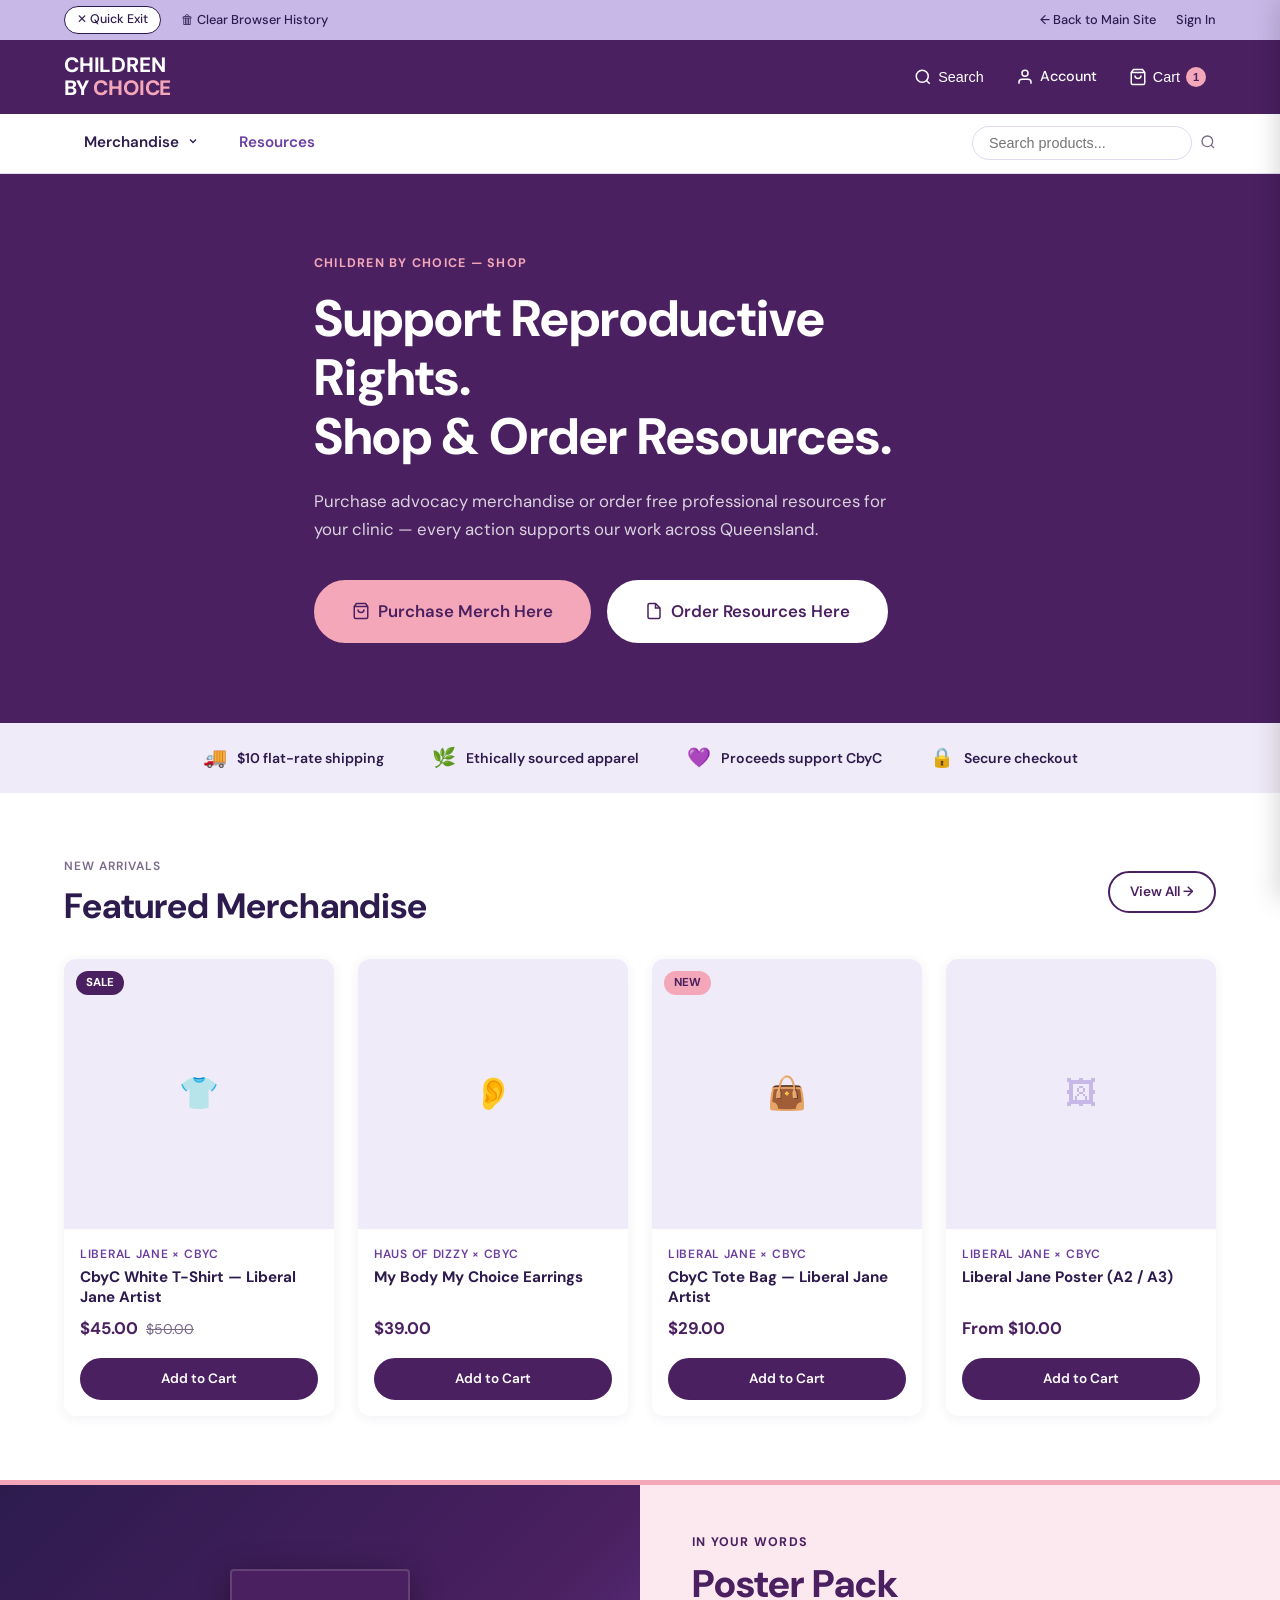
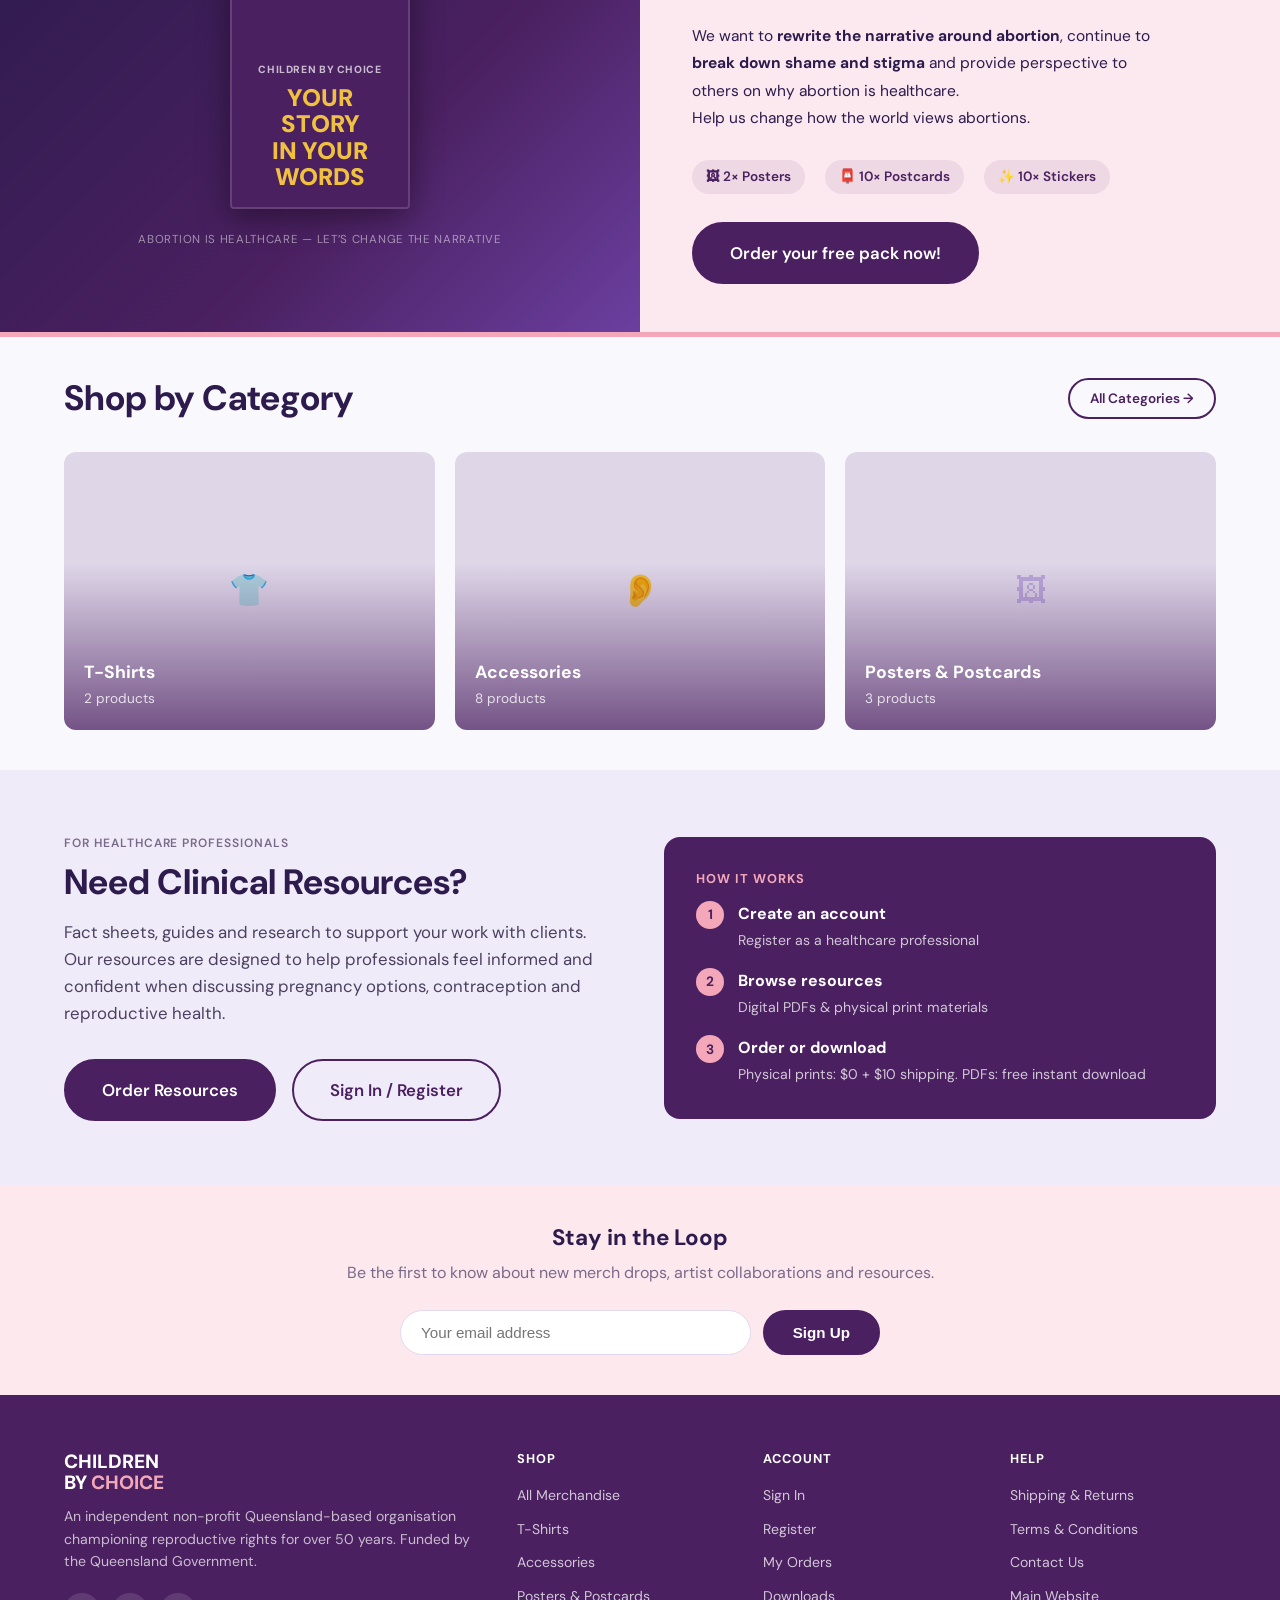
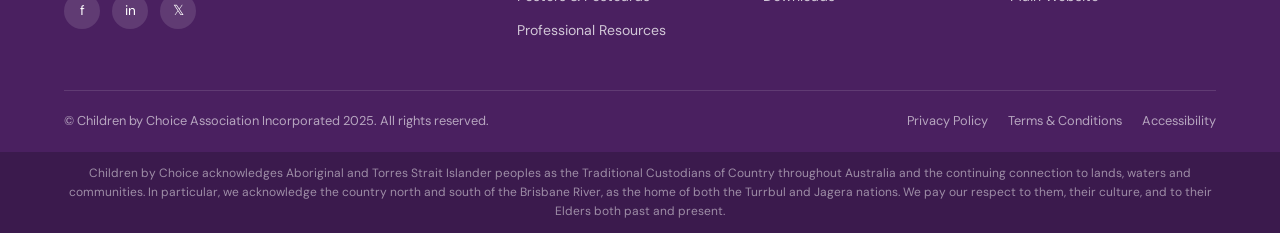
==== commit e25639a6: "fact-check: correct product copy, counts, descriptions, footer and policy claims against primary sou" ====
--- a/index.html
+++ b/index.html
@@ -37,7 +37,7 @@
 <div class="trust-bar">
   <div class="container">
     <div class="trust-items">
-      <div class="trust-item"><span class="trust-icon">🚚</span> Free shipping over $100</div>
+      <div class="trust-item"><span class="trust-icon">🚚</span> $10 flat-rate shipping</div>
       <div class="trust-item"><span class="trust-icon">🌿</span> Ethically sourced apparel</div>
       <div class="trust-item"><span class="trust-icon">💜</span> Proceeds support CbyC</div>
       <div class="trust-item"><span class="trust-icon">🔒</span> Secure checkout</div>
@@ -210,7 +210,7 @@
       <div>
         <div class="label-sm mb-8">For Healthcare Professionals</div>
         <h2>Need Clinical Resources?</h2>
-        <p class="mt-16" style="font-size:1.05rem;">We provide free and low-cost professional resources — including RCA Booklets and digital PDFs — for health clinics and practitioners across Queensland.</p>
+        <p class="mt-16" style="font-size:1.05rem;">Fact sheets, guides and research to support your work with clients. Our resources are designed to help professionals feel informed and confident when discussing pregnancy options, contraception and reproductive health.</p>
         <div class="flex gap-16 mt-32">
           <a href="resources.html" class="btn btn-primary btn-lg">Order Resources</a>
           <a href="account.html" class="btn btn-outline btn-lg">Sign In / Register</a>
